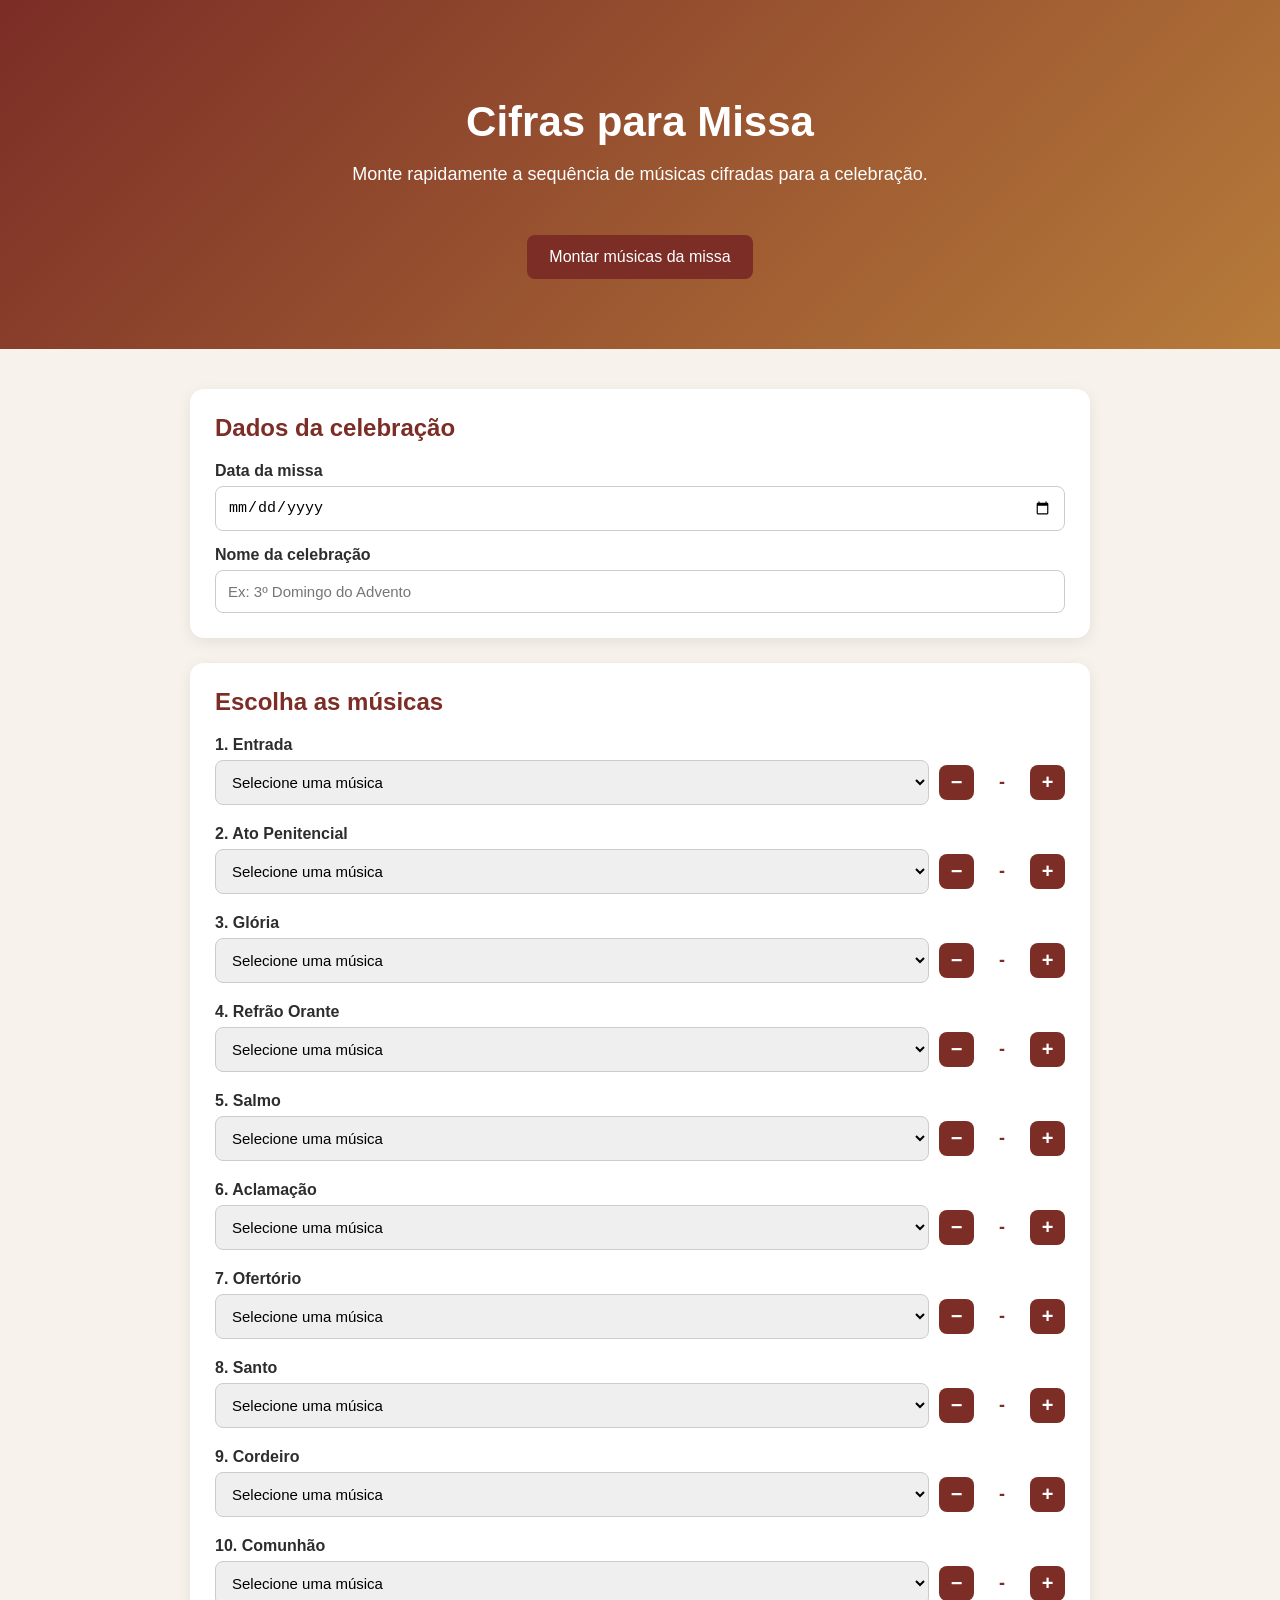
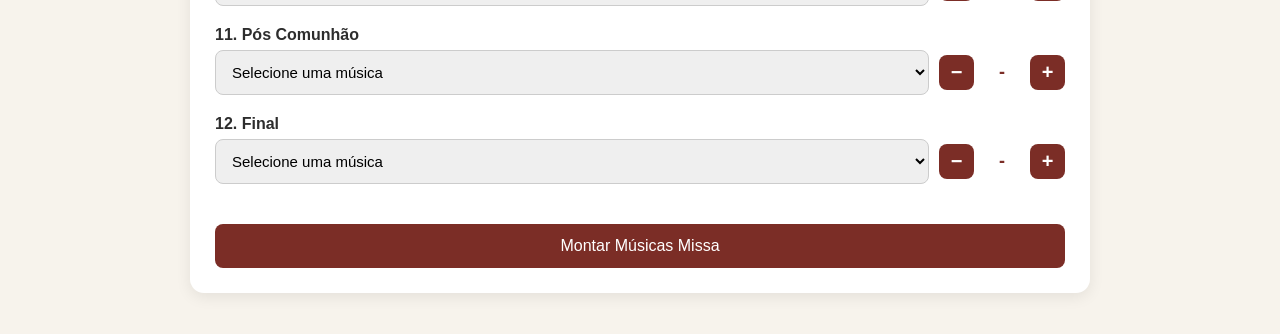
==== Site/index.html @ 176afd49 "Implementação do Site" ====
<!DOCTYPE html>
<html lang="pt-BR">
<head>
  <meta charset="UTF-8" />
  <meta name="viewport" content="width=device-width, initial-scale=1.0" />
  <title>Cifras para Missa</title>
  <link rel="stylesheet" href="style.css" />
</head>
<body>
  <header class="hero">
    <h1>Cifras para Missa</h1>
    <p>Monte rapidamente a sequência de músicas cifradas para a celebração.</p>
    <a href="#montar" class="botao">Montar músicas da missa</a>
  </header>

  <main class="container" id="montar">
    <section class="card">
      <h2>Dados da celebração</h2>

      <label>Data da missa</label>
      <input type="date" id="dataMissa" />

      <label>Nome da celebração</label>
      <input type="text" id="celebracao" placeholder="Ex: 3º Domingo do Advento" />
    </section>

    <section class="card">
      <h2>Escolha as músicas</h2>
      <div id="listaMomentos"></div>

      <button class="botao principal" onclick="montarRepertorio()">
        Montar Músicas Missa
      </button>
    </section>

    <section class="card resultado" id="resultadoCard" style="display: none;">
      <h2>Repertório da Missa</h2>
      <div id="resultado"></div>

      <button class="botao" onclick="copiarRepertorio()">Copiar repertório</button>
      <button class="botao secundario" onclick="window.print()">Imprimir</button>
    </section>
  </main>

  <script src="script.js"></script>
</body>
</html>
---- Site/style.css ----
* {
  box-sizing: border-box;
}

body {
  margin: 0;
  font-family: Arial, sans-serif;
  background: #f7f3ec;
  color: #2d2d2d;
}

.hero {
  background: linear-gradient(135deg, #7b2d26, #b77b3a);
  color: white;
  text-align: center;
  padding: 70px 20px;
}

.hero h1 {
  font-size: 42px;
  margin-bottom: 10px;
}

.hero p {
  font-size: 18px;
  margin-bottom: 30px;
}

.container {
  width: 90%;
  max-width: 900px;
  margin: 40px auto;
}

.card {
  background: white;
  padding: 25px;
  margin-bottom: 25px;
  border-radius: 14px;
  box-shadow: 0 4px 15px rgba(0,0,0,0.08);
}

h2 {
  margin-top: 0;
  color: #7b2d26;
}

label {
  display: block;
  margin-top: 15px;
  margin-bottom: 6px;
  font-weight: bold;
}

input,
select {
  width: 100%;
  padding: 12px;
  border: 1px solid #ccc;
  border-radius: 8px;
  font-size: 15px;
}

.momento {
  margin-bottom: 20px;
}

.botao {
  display: inline-block;
  background: #7b2d26;
  color: white;
  border: none;
  padding: 13px 22px;
  border-radius: 8px;
  text-decoration: none;
  cursor: pointer;
  font-size: 16px;
  margin-top: 20px;
}

.botao:hover {
  background: #5f211c;
}

.botao.secundario {
  background: #555;
}

.botao.principal {
  width: 100%;
}

.musica-final {
  border-top: 1px solid #ddd;
  padding-top: 18px;
  margin-top: 18px;
}

pre {
  white-space: pre-wrap;
  background: #f4f4f4;
  padding: 15px;
  border-radius: 8px;
}

@media print {
  .hero,
  .botao,
  .card:not(.resultado) {
    display: none;
  }

  body {
    background: white;
  }

  .card {
    box-shadow: none;
  }
}

.linha-musica {
  display: flex;
  align-items: center;
  gap: 10px;
  flex-wrap: wrap;
}

.campo-musica {
  flex: 1;
}

.controle-tom {
  display: flex;
  align-items: center;
  gap: 8px;
}

.btn-tom {
  width: 35px;
  height: 35px;
  border: none;
  border-radius: 8px;
  background: #7b2d26;
  color: white;
  font-size: 20px;
  cursor: pointer;
  font-weight: bold;
}

.btn-tom:hover {
  background: #5f211c;
}

.tom-atual {
  min-width: 40px;
  text-align: center;
  font-weight: bold;
  font-size: 18px;
  color: #7b2d26;
}
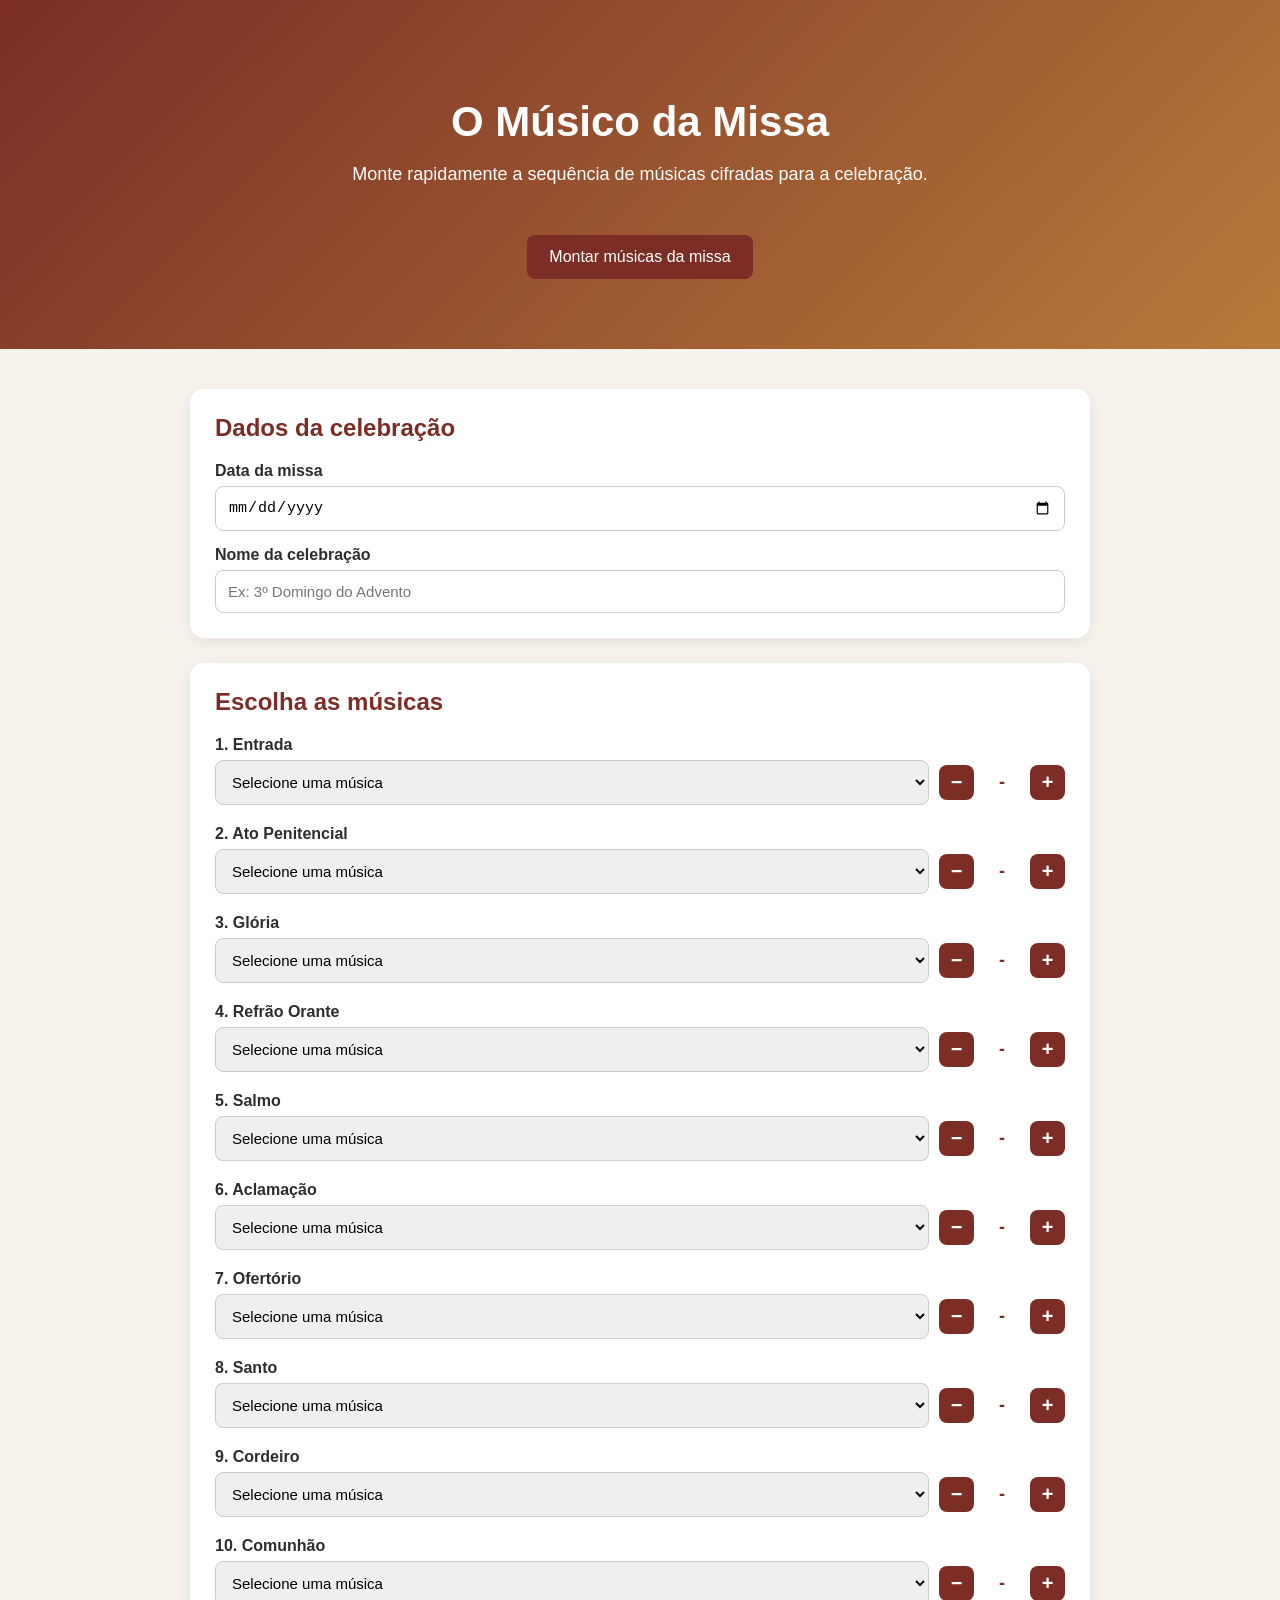
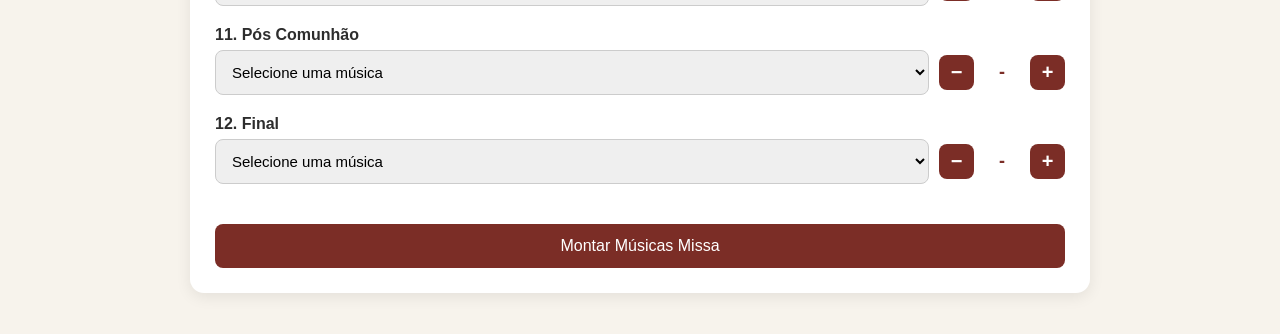
==== commit 18b76ab9: "Atualizações" ====
--- a/Site/index.html
+++ b/Site/index.html
@@ -8,7 +8,7 @@
 </head>
 <body>
   <header class="hero">
-    <h1>Cifras para Missa</h1>
+    <h1>O Músico da Missa</h1>
     <p>Monte rapidamente a sequência de músicas cifradas para a celebração.</p>
     <a href="#montar" class="botao">Montar músicas da missa</a>
   </header>
@@ -42,6 +42,7 @@
     </section>
   </main>
 
+  <script src="musicas.js"></script>
   <script src="script.js"></script>
 </body>
 </html>
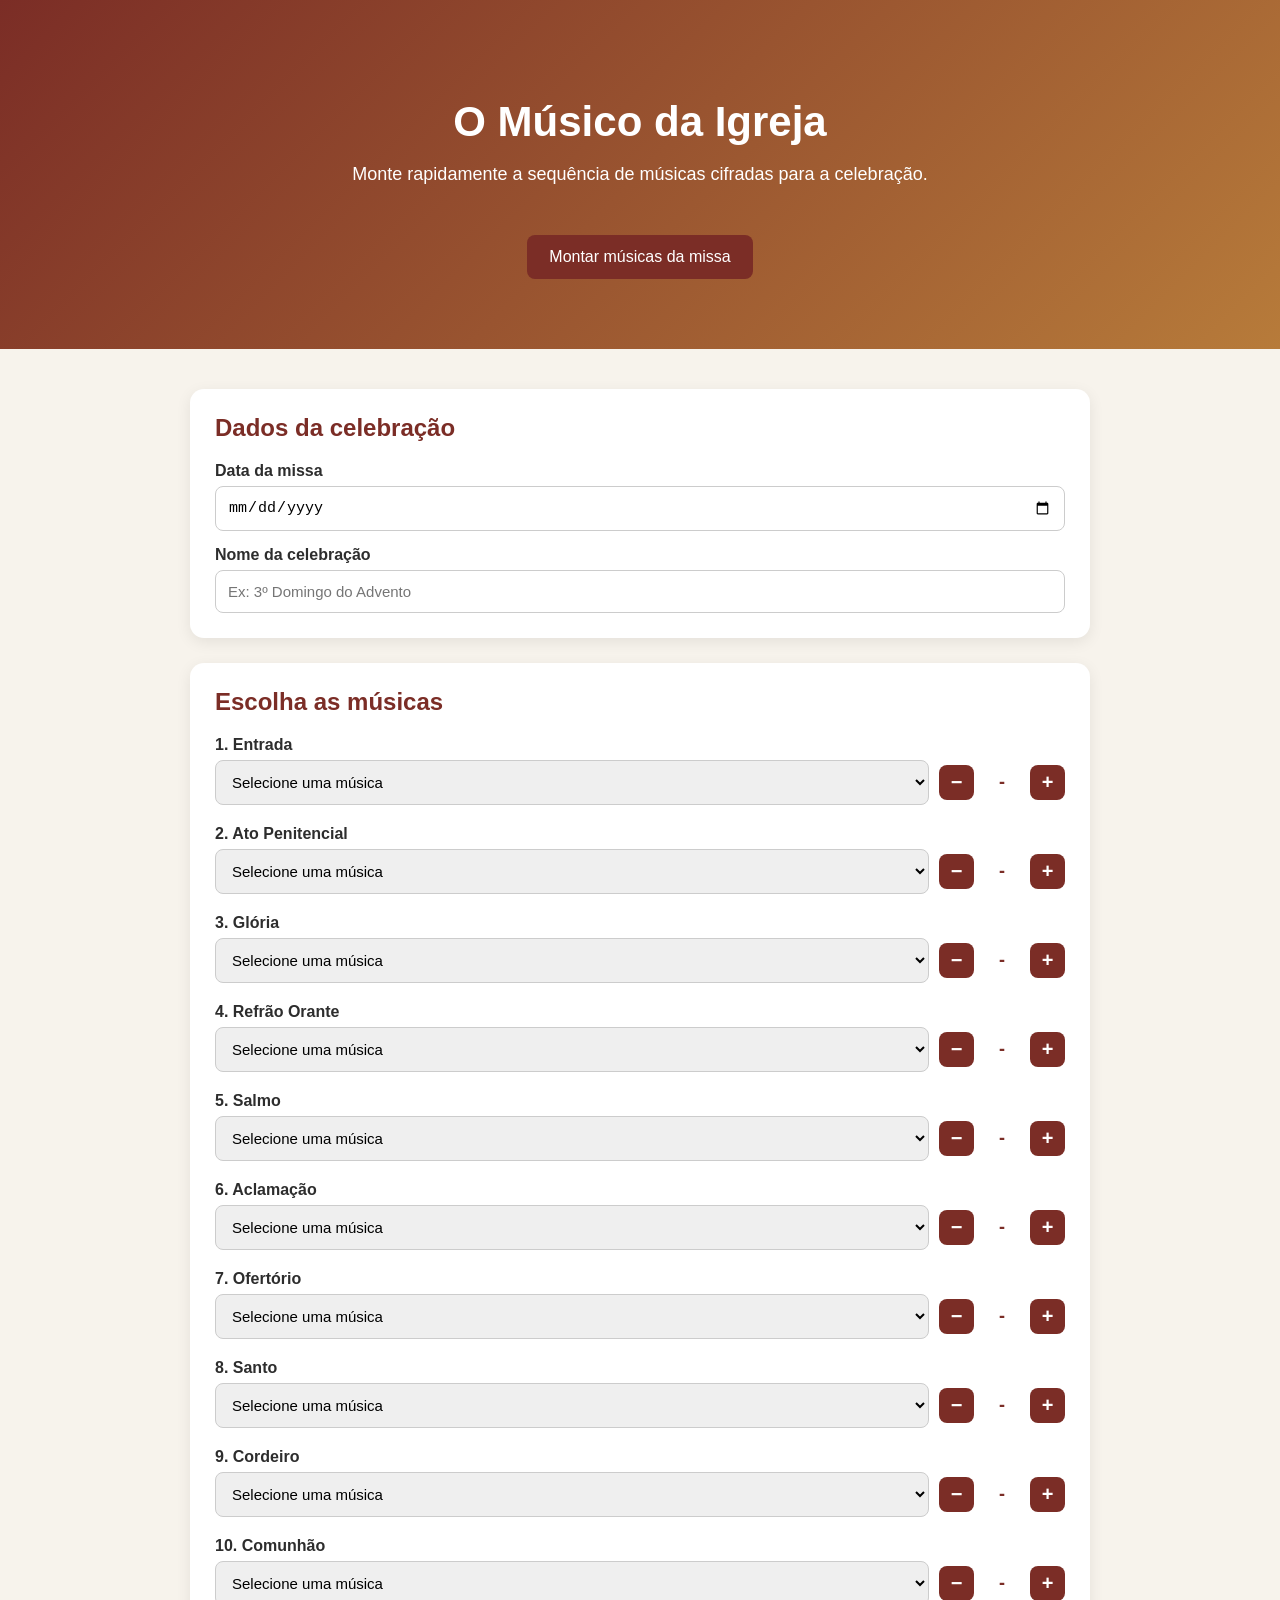
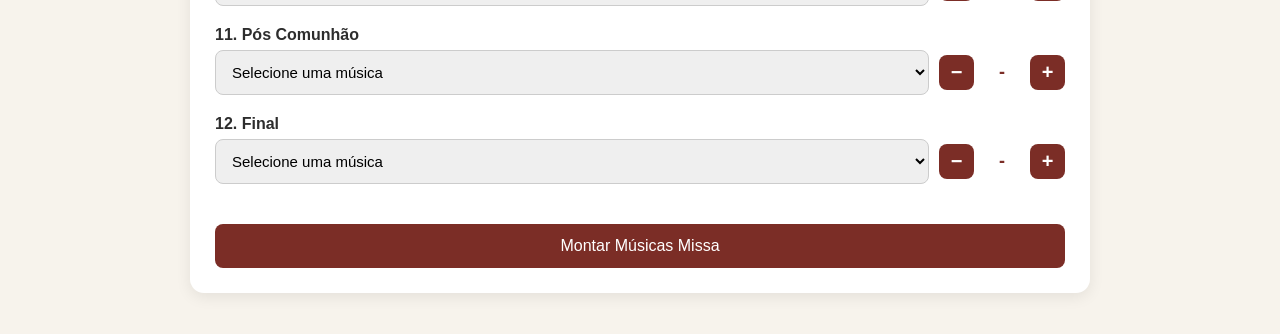
==== commit c931b5b7: "Atualizações" ====
--- a/Site/index.html
+++ b/Site/index.html
@@ -3,12 +3,12 @@
 <head>
   <meta charset="UTF-8" />
   <meta name="viewport" content="width=device-width, initial-scale=1.0" />
-  <title>Cifras para Missa</title>
+  <title>O Músico da Igreja</title>
   <link rel="stylesheet" href="style.css" />
 </head>
 <body>
   <header class="hero">
-    <h1>O Músico da Missa</h1>
+    <h1>O Músico da Igreja</h1>
     <p>Monte rapidamente a sequência de músicas cifradas para a celebração.</p>
     <a href="#montar" class="botao">Montar músicas da missa</a>
   </header>
--- a/Site/style.css
+++ b/Site/style.css
@@ -90,35 +90,6 @@
   width: 100%;
 }
 
-.musica-final {
-  border-top: 1px solid #ddd;
-  padding-top: 18px;
-  margin-top: 18px;
-}
-
-pre {
-  white-space: pre-wrap;
-  background: #f4f4f4;
-  padding: 15px;
-  border-radius: 8px;
-}
-
-@media print {
-  .hero,
-  .botao,
-  .card:not(.resultado) {
-    display: none;
-  }
-
-  body {
-    background: white;
-  }
-
-  .card {
-    box-shadow: none;
-  }
-}
-
 .linha-musica {
   display: flex;
   align-items: center;
@@ -158,4 +129,118 @@
   font-weight: bold;
   font-size: 18px;
   color: #7b2d26;
+}
+
+.resultado {
+  background: white;
+}
+
+.pagina-musica {
+  background: white;
+  padding: 25px;
+  margin-bottom: 30px;
+  border-radius: 12px;
+  border-top: 1px solid #ddd;
+}
+
+.pagina-musica h3 {
+  color: #7b2d26;
+  margin-bottom: 5px;
+}
+
+.cifra-duas-colunas {
+  height: auto;
+}
+
+.cifra-duas-colunas pre {
+  white-space: pre-wrap;
+  background: #f4f4f4;
+  padding: 15px;
+  border-radius: 8px;
+  margin: 0;
+  font-family: Consolas, monospace;
+  font-size: 14px;
+  line-height: 1.6;
+}
+
+.acorde {
+  color: #7b2d26;
+  font-weight: bold;
+}
+
+@media print {
+  @page {
+    size: A4;
+    margin: 12mm;
+  }
+
+  .hero,
+  .card:not(.resultado),
+  .botao {
+    display: none !important;
+  }
+
+  body {
+    background: white;
+  }
+
+  .container {
+    width: 100%;
+    max-width: none;
+    margin: 0;
+  }
+
+  .resultado {
+    display: block !important;
+    box-shadow: none;
+    padding: 0;
+    margin: 0;
+  }
+
+  .resultado h2 {
+    display: none;
+  }
+
+  .pagina-musica {
+    page-break-after: always;
+    break-after: page;
+    page-break-inside: avoid;
+    break-inside: avoid;
+    height: calc(297mm - 24mm);
+    padding: 0;
+    margin: 0;
+    border-radius: 0;
+    border-top: none;
+  }
+
+  .pagina-musica:last-child {
+    page-break-after: auto;
+    break-after: auto;
+  }
+
+  .pagina-musica h3 {
+    margin: 0 0 4mm;
+    font-size: 18px;
+    color: #7b2d26;
+  }
+
+  .pagina-musica p {
+    margin: 0 0 4mm;
+    font-size: 13px;
+  }
+
+  .cifra-duas-colunas {
+    column-count: 2;
+    column-gap: 10mm;
+    column-fill: auto;
+    height: 250mm;
+  }
+
+  .cifra-duas-colunas pre {
+    background: transparent;
+    padding: 0;
+    border-radius: 0;
+    font-size: 11px;
+    line-height: 1.25;
+  }
 }
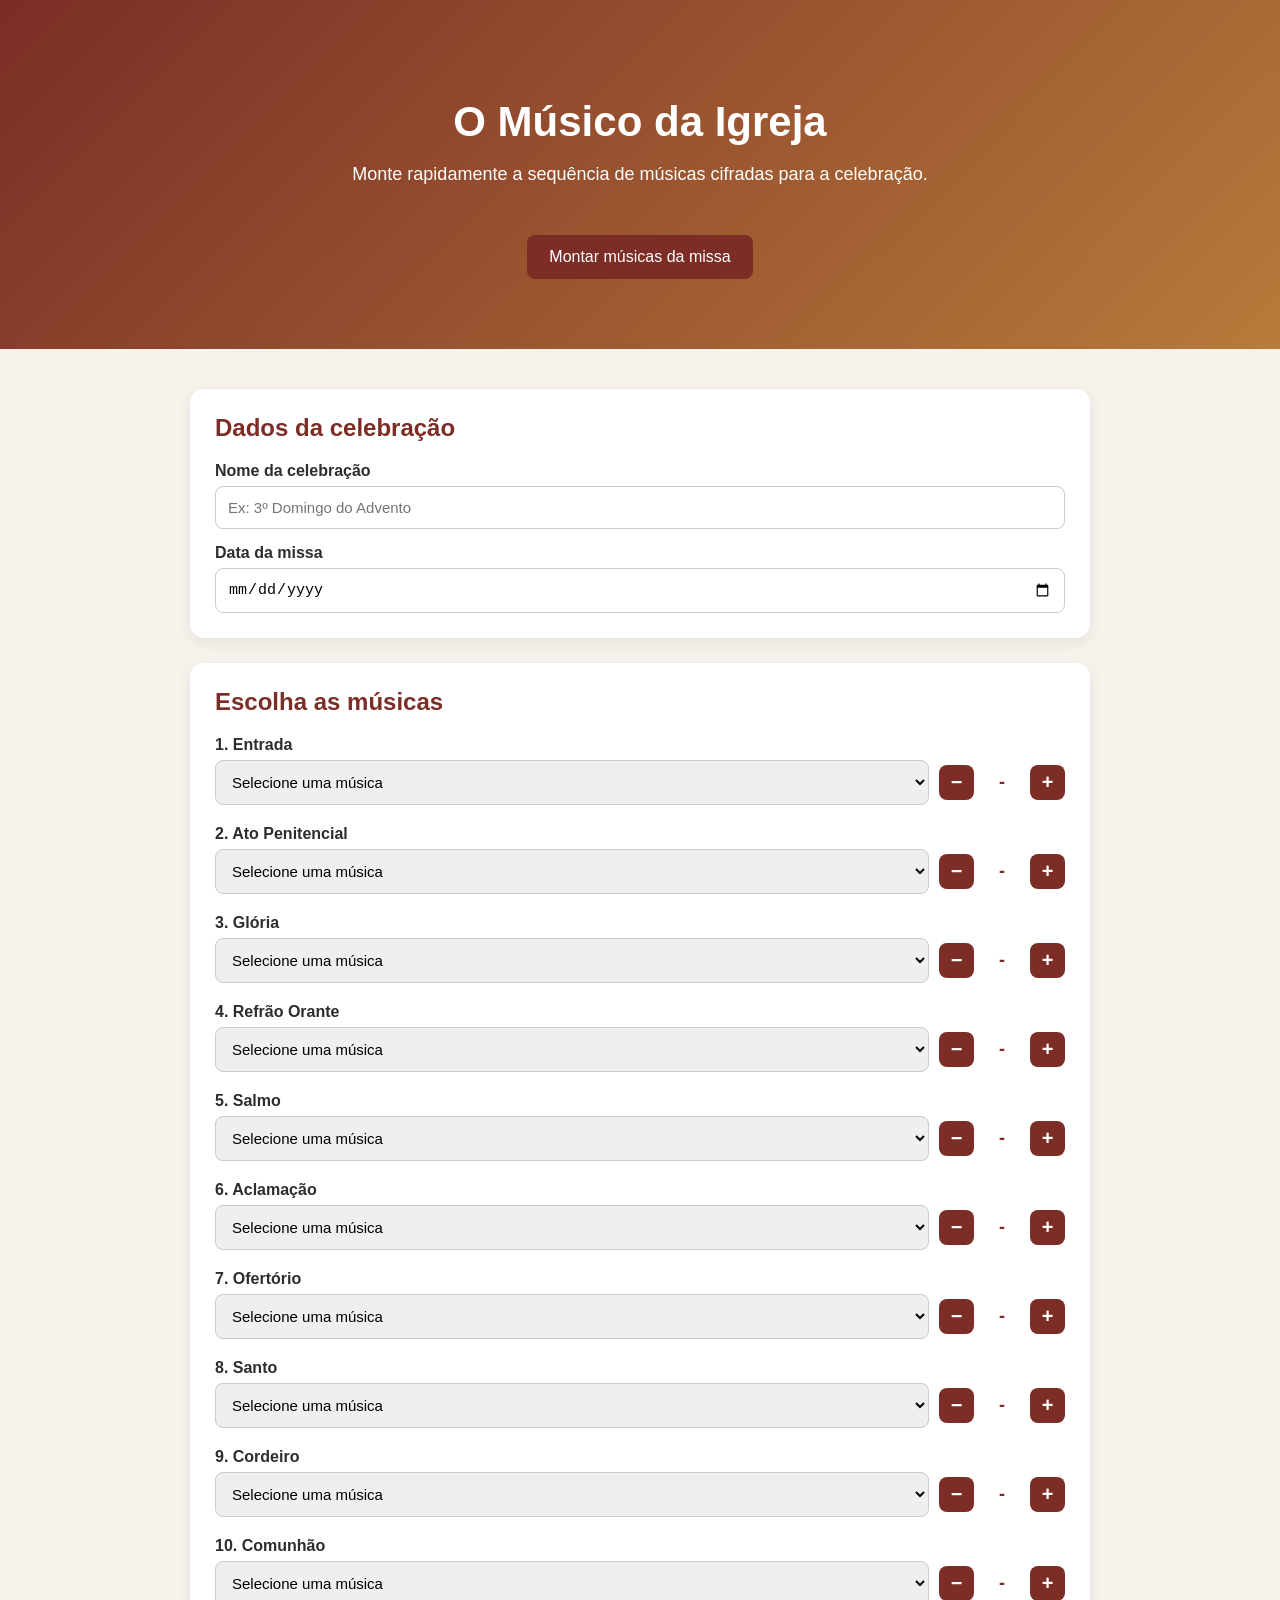
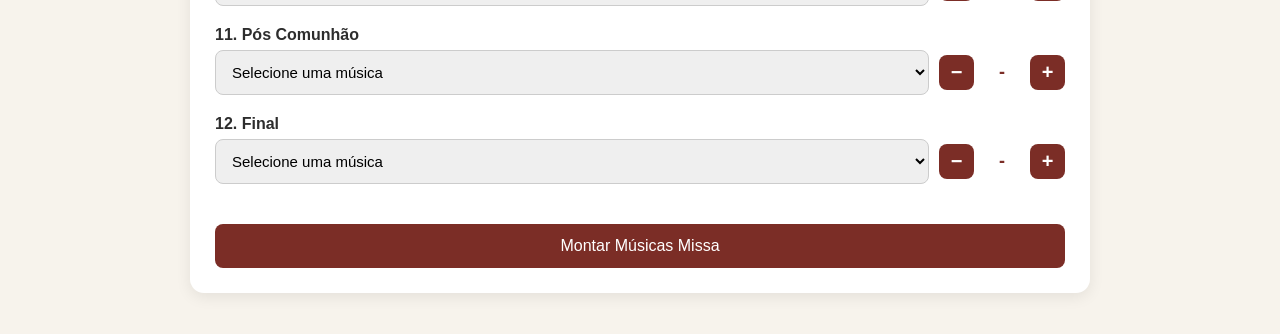
==== commit 4059ab5a: "Ataulizações" ====
--- a/Site/index.html
+++ b/Site/index.html
@@ -17,11 +17,11 @@
     <section class="card">
       <h2>Dados da celebração</h2>
 
+      <label>Nome da celebração</label>
+      <input type="text" id="celebracao" placeholder="Ex: 3º Domingo do Advento" />
+
       <label>Data da missa</label>
       <input type="date" id="dataMissa" />
-
-      <label>Nome da celebração</label>
-      <input type="text" id="celebracao" placeholder="Ex: 3º Domingo do Advento" />
     </section>
 
     <section class="card">
--- a/Site/style.css
+++ b/Site/style.css
@@ -153,14 +153,12 @@
 }
 
 .cifra-duas-colunas pre {
-  white-space: pre-wrap;
-  background: #f4f4f4;
-  padding: 15px;
-  border-radius: 8px;
-  margin: 0;
-  font-family: Consolas, monospace;
-  font-size: 14px;
-  line-height: 1.6;
+  background: transparent;
+  padding: 0;
+  border-radius: 0;
+
+  font-size: 15px;
+  line-height: 1.45;
 }
 
 .acorde {
@@ -197,8 +195,8 @@
     margin: 0;
   }
 
-  .resultado h2 {
-    display: none;
+  .resultado > h2 {
+  display: none;
   }
 
   .pagina-musica {
@@ -240,7 +238,62 @@
     background: transparent;
     padding: 0;
     border-radius: 0;
-    font-size: 11px;
-    line-height: 1.25;
+
+    font-family: "Courier New", monospace;
+    font-size: 14px;
+    line-height: 1.4;
+  }
+}
+
+/*CAPA*/
+
+.capa-repertorio {
+  background: white;
+  padding: 60px 25px;
+  margin-bottom: 30px;
+  border-radius: 12px;
+  text-align: center;
+}
+
+.capa-repertorio h1 {
+  color: #7b2d26;
+  font-size: 36px;
+  margin-bottom: 20px;
+}
+
+.capa-repertorio h2 {
+  font-size: 26px;
+  margin-bottom: 12px;
+  color: #2d2d2d;
+}
+
+.capa-repertorio p {
+  font-size: 18px;
+  color: #555;
+}
+
+@media print {
+  .capa-repertorio {
+    height: calc(297mm - 24mm);
+    display: flex;
+    align-items: center;
+    justify-content: center;
+    page-break-after: always;
+    break-after: page;
+    padding: 0;
+    margin: 0;
+    border-radius: 0;
+  }
+
+  .capa-repertorio h1 {
+    font-size: 34px;
+  }
+
+  .capa-repertorio h2 {
+    font-size: 24px;
+  }
+
+  .capa-repertorio p {
+    font-size: 16px;
   }
 }
